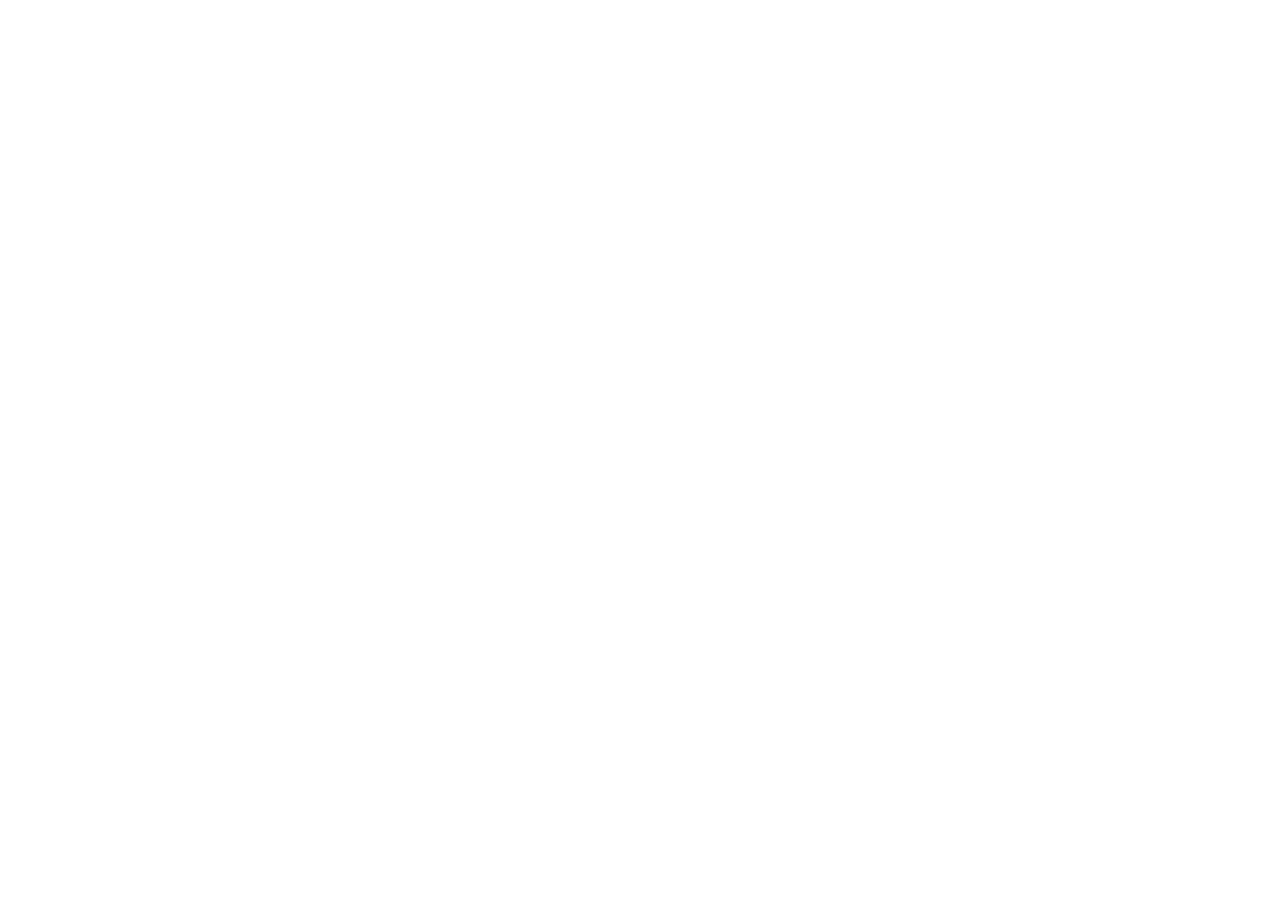
==== index.html @ 708aa5bb "Initialise" ====
<!DOCTYPE html>
<html lang="en">
<head>
    <meta charset="UTF-8">
    <meta name="viewport" content="width=device-width, initial-scale=1.0">
    <title>Personal Portfolio</title>
</head>
<body>
    
</body>
</html>
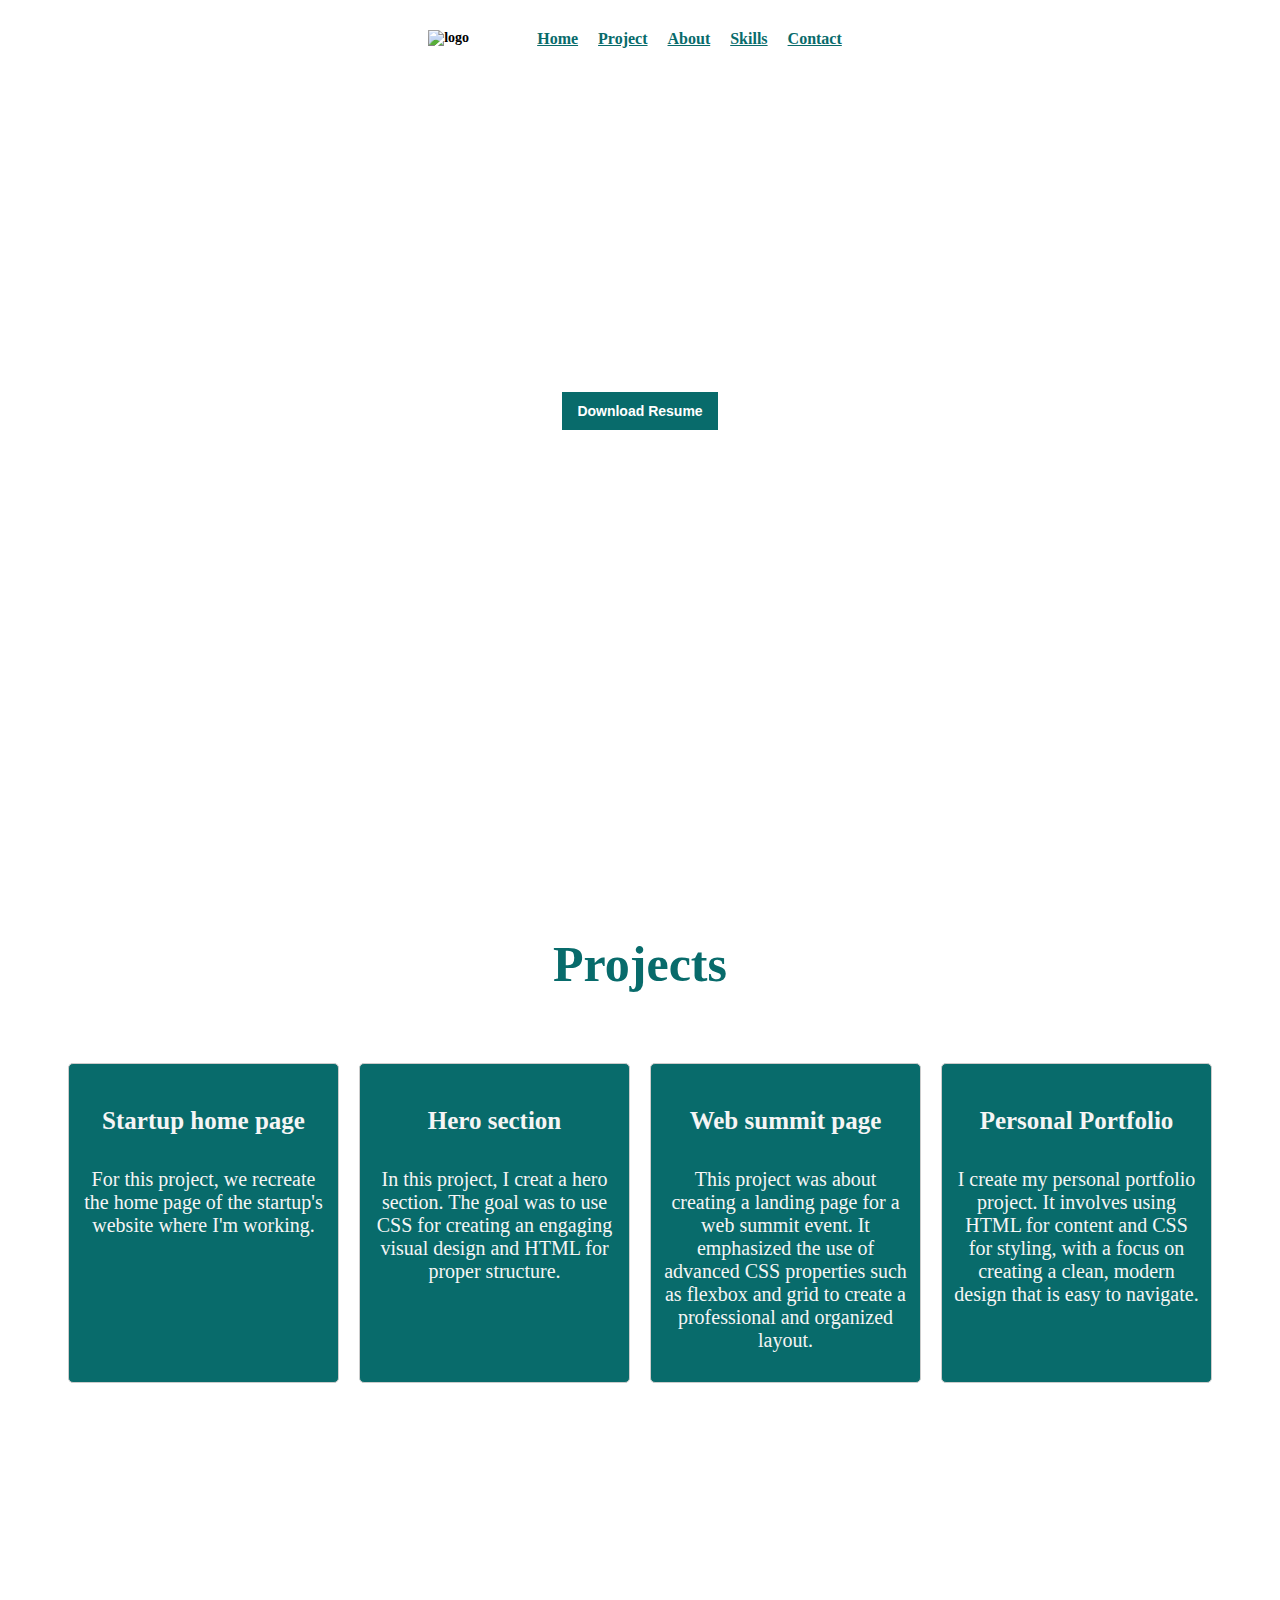
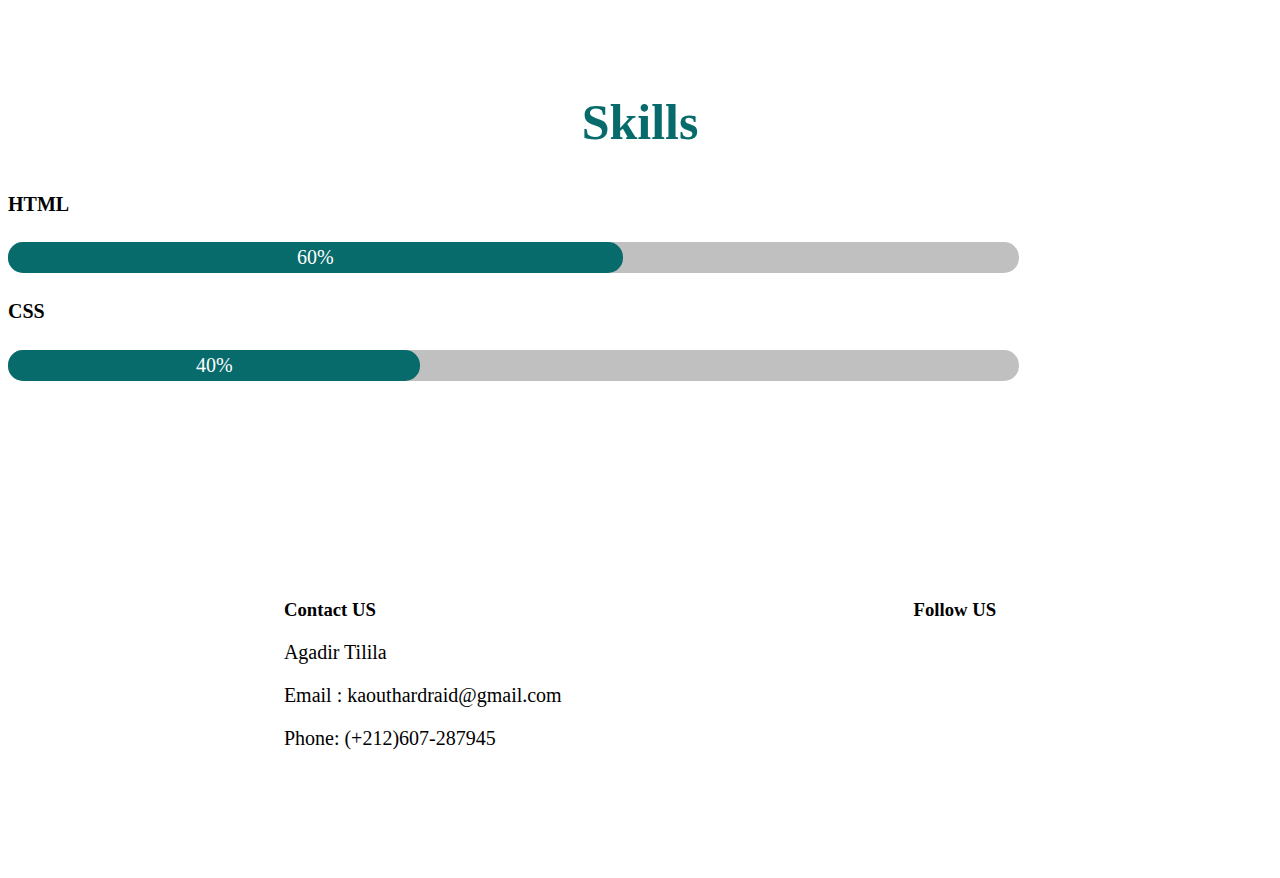
==== commit 4de8e992: "Update index.html" ====
--- a/index.html
+++ b/index.html
@@ -1,11 +1,83 @@
 <!DOCTYPE html>
 <html lang="en">
+
 <head>
     <meta charset="UTF-8">
     <meta name="viewport" content="width=device-width, initial-scale=1.0">
+    <link rel="stylesheet" href="https://cdnjs.cloudflare.com/ajax/libs/font-awesome/6.4.0/css/all.min.css"
+        integrity="sha512-iecdLmaskl7CVkqkXNQ/ZH/XLlvWZOJyj7Yy7tcenmpD1ypASozpmT/E0iPtmFIB46ZmdtAc9eNBvH0H/ZpiBw=="
+        crossorigin="anonymous" referrerpolicy="no-referrer" />
+    <link rel="stylesheet" href="style.css">
     <title>Personal Portfolio</title>
 </head>
+
 <body>
-    
+    <nav class="navbar">
+        <img src="My_logo.png" alt="logo" width="99px">
+        <a class="nav" href="#section_h">Home</a>
+        <a class="nav" href="#section_p">Project</a>
+        <a class="nav" href="About.html">About</a>
+        <a class="nav" href="#section_s">Skills</a>
+        <a class="nav" href="#section_c">Contact</a>
+    </nav>
+    <div class="firstcontent" id="section_h">
+        <h2 class="title">Hello! I'm Kaouthar Draif</h2>
+        <p class="description">Web development student. I'm currently learning to create dynamic and responsive websites
+            using HTML and CSS. My journey in the tech world has just begun, and I am excited to continue expanding my
+            skills and knowledge.</p>
+        <button class="btn">Download Resume <i class="fa-solid fa-download"></i></button>
+    </div>
+
+    <h2 class="tlt">Projects</h2>
+    <div class="project-section" id="section_p">
+        <div class="card">
+            <h4 class="title-p">Startup home page</h4>
+            <p>For this project, we recreate the home page of the startup's website where I'm working.</p>
+        </div>
+        <div class="card">
+            <h4 class="title-p">Hero section</h4>
+            <p>In this project, I creat a hero section. The goal was to use CSS for creating an engaging visual design
+                and HTML for proper structure.</p>
+        </div>
+        <div class="card">
+            <h4 class="title-p">Web summit page</h4>
+            <p>This project was about creating a landing page for a web summit event. It emphasized the use of advanced
+                CSS properties such as flexbox and grid to create a professional and organized layout.</p>
+        </div>
+        <div class="card">
+            <h4 class="title-p">Personal Portfolio</h4>
+            <p>I create my personal portfolio project. It involves using HTML for content and CSS for styling, with a
+                focus on creating a clean, modern design that is easy to navigate.</p>
+        </div>
+    </div>
+    <h2 class="tlt">Skills</h2>
+    <div class="skills-section" id="section_s">
+        <h4 class="title-s">HTML</h4>
+        <div class="bar-progress">
+            <div class="skill html">60%</div>
+        </div>
+        <h4 class="title-s">CSS</h4>
+        <div class="bar-progress">
+            <div class="skill css">40%</div>
+        </div>
+    </div>
+    <footer class="footer" id="section_c">
+            <div>
+                <h3 class="tlt-footer">Contact US</h3>
+                <p class="inf"><i class="fa-solid fa-map-location-dot fa-2xl"></i> Agadir Tilila</p>
+                <p class="inf"><i class="fa-regular fa-envelope fa-2xl"></i> Email : kaouthardraid@gmail.com</p>
+                <p class="inf"><i class="fa-solid fa-phone fa-2xl"></i> Phone: (+212)607-287945</p>
+            </div>
+            <div>
+                <h3>Follow US</h3>
+                <p>
+                    <i class="fa-brands fa-github fa-xl"></i>
+                    <i class="fa-brands fa-whatsapp fa-xl"></i>
+                    <i class="fa-brands fa-twitter fa-xl"></i>
+                    <i class="fa-brands fa-linkedin fa-xl"></i>
+                </p>
+            </div>
+    </footer>
 </body>
-</html>+
+</html>
--- a/style.css
+++ b/style.css
@@ -0,0 +1,116 @@
+.navbar {
+    display: flex;
+    justify-content: center;
+    padding: 20px 18px;
+    font: 14px Arial sans-serif;
+    font-weight: bold;
+    margin-top: 10px;
+
+
+}
+
+.nav {
+    color: #086B6B;
+    font-size: 16px;
+    padding-right: 10px;
+    padding-left: 10px;
+}
+
+.title {
+    font: 100px, Helvetica, sans-serif;
+}
+
+.descripion {
+    font: 50px, ;
+}
+
+.firstcontent {
+    text-align: center;
+    padding: 200px;
+    background-image: url("https://cdn.pixabay.com/photo/2021/07/15/20/52/gadgets-6469387_640.jpg");
+    background-repeat: no-repeat;
+    background-size: cover;
+    color: white;
+}
+
+.btn {
+    margin: 5px 0px;
+    background-color: #086B6B;
+    border: none;
+    font: 15px Arial, sans-serif;
+    font-weight: bold;
+    color: white;
+    font-size: 14px;
+    text-align: center;
+    padding: 11px 15px;
+    cursor: pointer;
+}
+
+.tlt {
+    text-align: center;
+    font-size: 50px;
+    color: #086B6B;
+    margin-top: 300px;
+}
+
+.project-section {
+    margin: 60px 50px 75px;
+    display: flex;
+    justify-content: space-around;
+}
+
+.card {
+    border: 1px solid #ccc;
+    border-radius: 5px;
+    margin: 10px;
+    padding: 10px;
+    width: 22%;
+    text-align: center;
+    font-size: 20px;
+    background-color: #086B6B;
+    color: whitesmoke;
+}
+
+.title-p {
+    font-size: 25px;
+
+}
+
+.bar-progress {
+    background-color: rgb(192, 192, 192); 
+    width: 80%; 
+    border-radius: 15px;
+}
+.skill{
+    background-color: #086B6B;
+    border-radius: 15px;
+    color: white;
+    padding: 4px;
+    text-align: center;
+    font-size: 20px;
+}
+.html {
+    width: 60%;
+}
+
+.css {
+    width: 40%;
+}
+.title-s{
+    font-size: 20px;
+}
+.footer{
+    display: flex;
+    justify-content: space-around;
+    margin-top: 100px;
+    padding: 100px;
+}
+.inf{
+    font-size: 20px;
+}
+
+.about {
+    font: 50px, Arial, sans-serif;
+    font-weight: bold;
+    color: #086B6B;
+}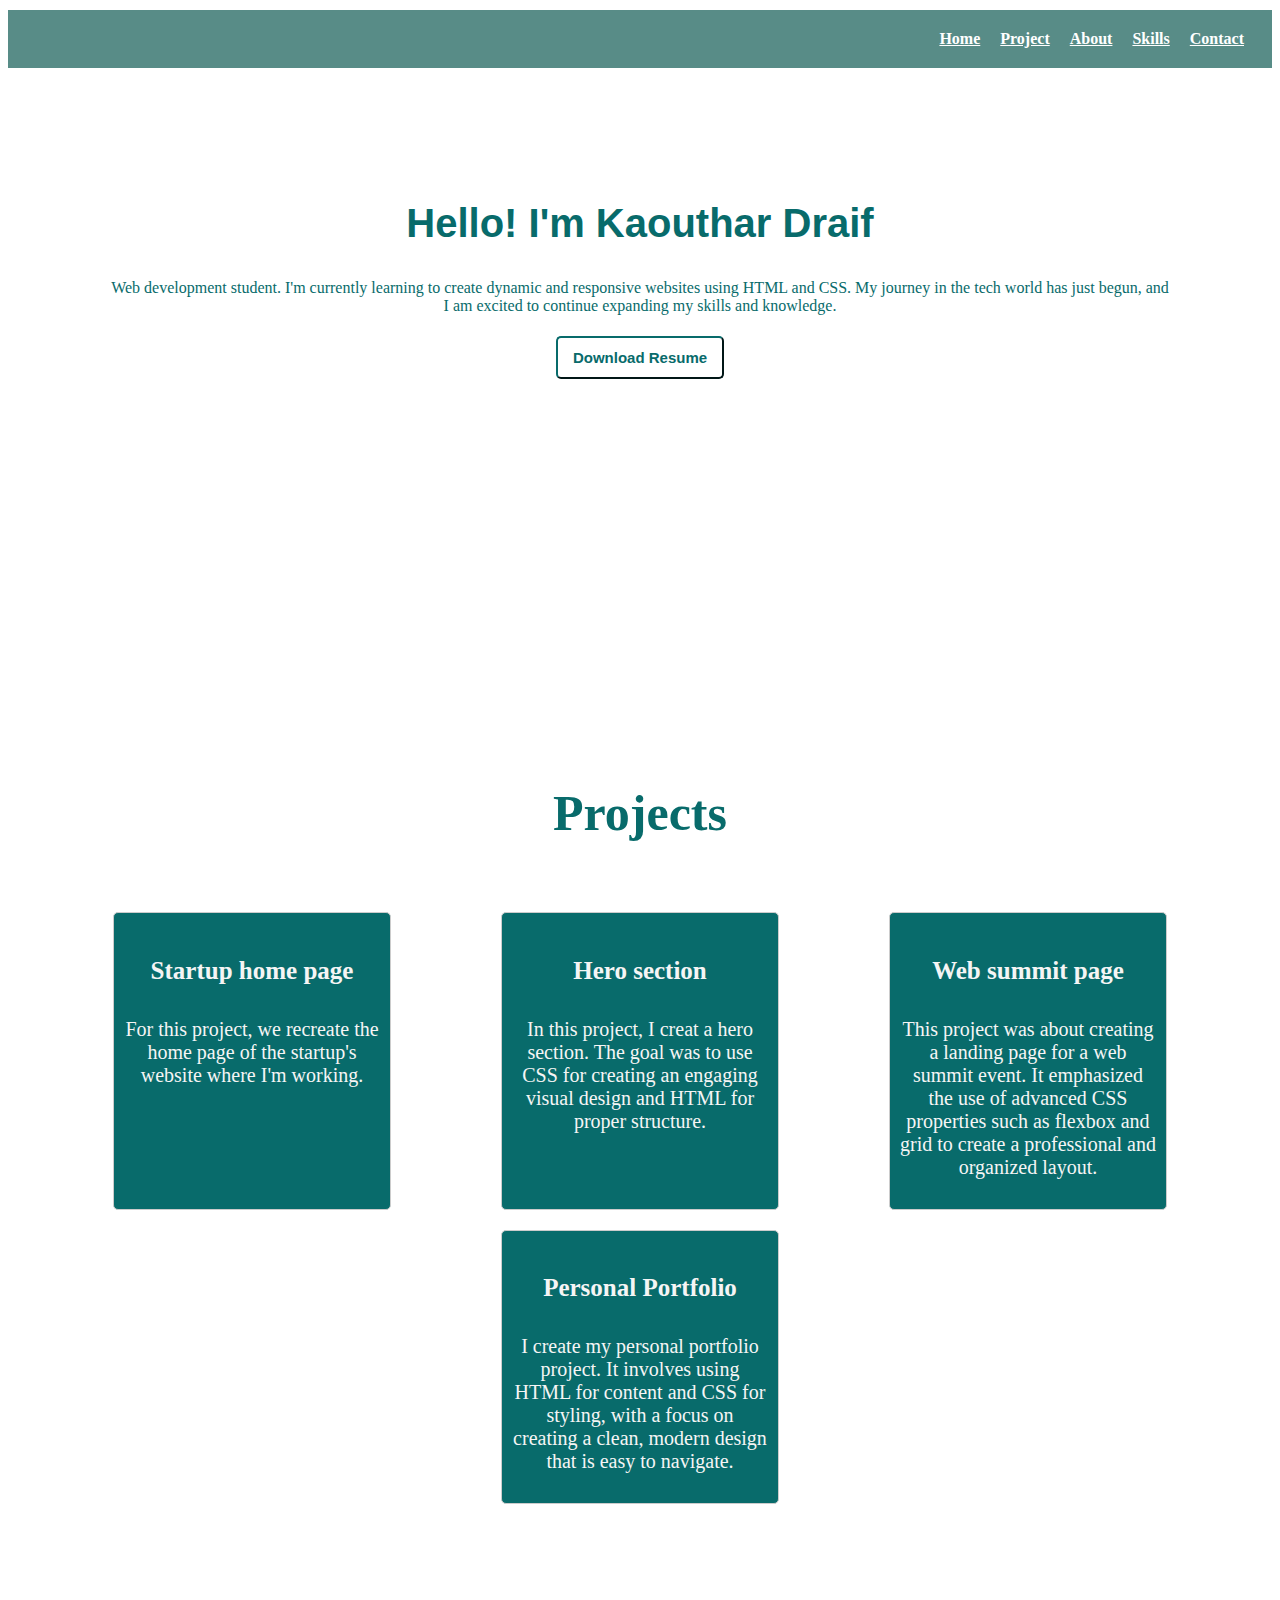
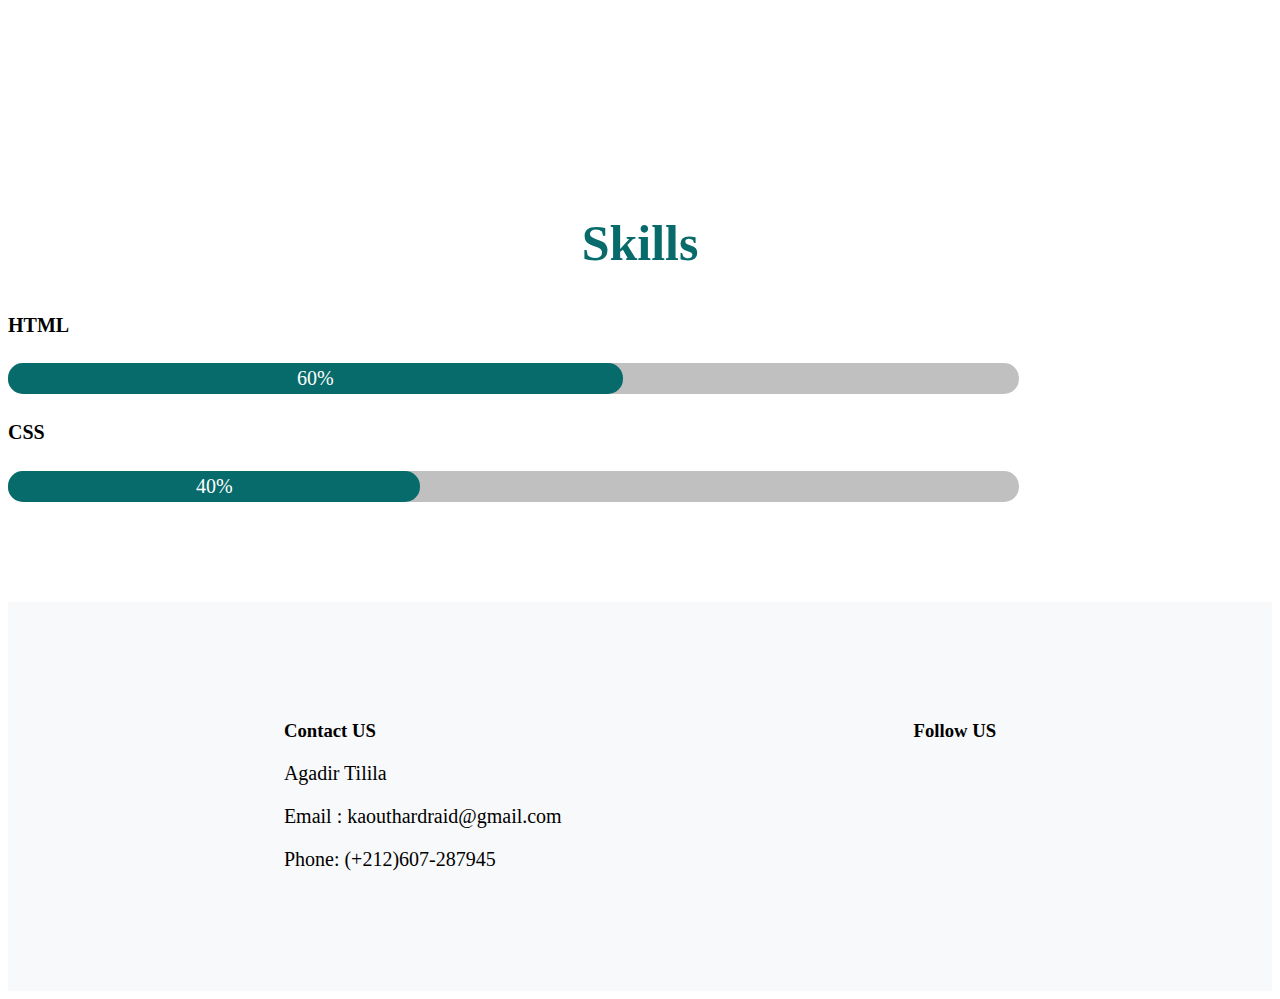
==== commit 7b116e91: "Add changes" ====
--- a/index.html
+++ b/index.html
@@ -13,7 +13,6 @@
 
 <body>
     <nav class="navbar">
-        <img src="My_logo.png" alt="logo" width="99px">
         <a class="nav" href="#section_h">Home</a>
         <a class="nav" href="#section_p">Project</a>
         <a class="nav" href="About.html">About</a>
@@ -62,22 +61,22 @@
         </div>
     </div>
     <footer class="footer" id="section_c">
-            <div>
-                <h3 class="tlt-footer">Contact US</h3>
-                <p class="inf"><i class="fa-solid fa-map-location-dot fa-2xl"></i> Agadir Tilila</p>
-                <p class="inf"><i class="fa-regular fa-envelope fa-2xl"></i> Email : kaouthardraid@gmail.com</p>
-                <p class="inf"><i class="fa-solid fa-phone fa-2xl"></i> Phone: (+212)607-287945</p>
-            </div>
-            <div>
-                <h3>Follow US</h3>
-                <p>
-                    <i class="fa-brands fa-github fa-xl"></i>
-                    <i class="fa-brands fa-whatsapp fa-xl"></i>
-                    <i class="fa-brands fa-twitter fa-xl"></i>
-                    <i class="fa-brands fa-linkedin fa-xl"></i>
-                </p>
-            </div>
+        <div>
+            <h3 class="tlt-footer">Contact US</h3>
+            <p class="inf"><i class="fa-solid fa-map-location-dot fa-2xl"></i> Agadir Tilila</p>
+            <p class="inf"><i class="fa-regular fa-envelope fa-2xl"></i> Email : kaouthardraid@gmail.com</p>
+            <p class="inf"><i class="fa-solid fa-phone fa-2xl"></i> Phone: (+212)607-287945</p>
+        </div>
+        <div>
+            <h3>Follow US</h3>
+            <p>
+                <i class="fa-brands fa-github fa-xl"></i>
+                <i class="fa-brands fa-whatsapp fa-xl"></i>
+                <i class="fa-brands fa-twitter fa-xl"></i>
+                <i class="fa-brands fa-linkedin fa-xl"></i>
+            </p>
+        </div>
     </footer>
 </body>
 
-</html>
+</html>--- a/style.css
+++ b/style.css
@@ -1,116 +1,150 @@
-.navbar {
-    display: flex;
-    justify-content: center;
-    padding: 20px 18px;
-    font: 14px Arial sans-serif;
-    font-weight: bold;
-    margin-top: 10px;
-
-
-}
-
-.nav {
-    color: #086B6B;
-    font-size: 16px;
-    padding-right: 10px;
-    padding-left: 10px;
-}
-
-.title {
-    font: 100px, Helvetica, sans-serif;
-}
-
-.descripion {
-    font: 50px, ;
-}
-
-.firstcontent {
-    text-align: center;
-    padding: 200px;
-    background-image: url("https://cdn.pixabay.com/photo/2021/07/15/20/52/gadgets-6469387_640.jpg");
-    background-repeat: no-repeat;
-    background-size: cover;
-    color: white;
-}
-
-.btn {
-    margin: 5px 0px;
-    background-color: #086B6B;
-    border: none;
-    font: 15px Arial, sans-serif;
-    font-weight: bold;
-    color: white;
-    font-size: 14px;
-    text-align: center;
-    padding: 11px 15px;
-    cursor: pointer;
-}
-
-.tlt {
-    text-align: center;
-    font-size: 50px;
-    color: #086B6B;
-    margin-top: 300px;
-}
-
-.project-section {
-    margin: 60px 50px 75px;
-    display: flex;
-    justify-content: space-around;
-}
-
-.card {
-    border: 1px solid #ccc;
-    border-radius: 5px;
-    margin: 10px;
-    padding: 10px;
-    width: 22%;
-    text-align: center;
-    font-size: 20px;
-    background-color: #086B6B;
-    color: whitesmoke;
-}
-
-.title-p {
-    font-size: 25px;
-
-}
-
-.bar-progress {
-    background-color: rgb(192, 192, 192); 
-    width: 80%; 
-    border-radius: 15px;
-}
-.skill{
-    background-color: #086B6B;
-    border-radius: 15px;
-    color: white;
-    padding: 4px;
-    text-align: center;
-    font-size: 20px;
-}
-.html {
-    width: 60%;
-}
-
-.css {
-    width: 40%;
-}
-.title-s{
-    font-size: 20px;
-}
-.footer{
-    display: flex;
-    justify-content: space-around;
-    margin-top: 100px;
-    padding: 100px;
-}
-.inf{
-    font-size: 20px;
-}
-
-.about {
-    font: 50px, Arial, sans-serif;
-    font-weight: bold;
-    color: #086B6B;
+.navbar {
+    display: flex;
+    justify-content: right;
+    padding: 20px 18px;
+    font: 14px Arial sans-serif;
+    font-weight: bold;
+    margin-top: 10px;
+    background-color: #588C87;
+
+}
+
+.nav {
+    color: white;
+    font-size: 16px;
+    padding-right: 10px;
+    padding-left: 10px;
+}
+
+.title {
+    font-size: 40px;
+    font-family: Arial, Helvetica, sans-serif;
+}
+
+.descripion {
+    font: 50px, ;
+}
+
+.home-section {
+    display: flex;
+}
+
+.firstcontent {
+    padding: 100px;
+    text-align: center;
+    color: #086B6B;
+
+}
+
+.btn {
+    margin: 5px 0px;
+    background-color: white;
+    border-radius: 5px;
+    border-color: #086B6B;
+    font: 15px Arial, sans-serif;
+    font-weight: bold;
+    color: #086B6B;
+    font-size: 15px;
+    text-align: center;
+    padding: 11px 15px;
+    cursor: pointer;
+}
+
+.tlt {
+    text-align: center;
+    font-size: 50px;
+    color: #086B6B;
+    margin-top: 300px;
+}
+
+.project-section {
+    margin: 60px 50px 75px;
+    display: flex;
+    justify-content: space-around;
+    flex-wrap: wrap;
+}
+
+.card {
+    border: 1px solid #ccc;
+    border-radius: 5px;
+    margin: 10px;
+    padding: 10px;
+    width: 22%;
+    text-align: center;
+    font-size: 20px;
+    background-color: #086B6B;
+    color: whitesmoke;
+}
+
+.title-p {
+    font-size: 25px;
+
+}
+
+.bar-progress {
+    background-color: rgb(192, 192, 192);
+    width: 80%;
+    border-radius: 15px;
+}
+
+.skill {
+    background-color: #086B6B;
+    border-radius: 15px;
+    color: white;
+    padding: 4px;
+    text-align: center;
+    font-size: 20px;
+}
+
+.html {
+    width: 60%;
+}
+
+.css {
+    width: 40%;
+}
+
+.title-s {
+    font-size: 20px;
+}
+
+.footer {
+    display: flex;
+    justify-content: space-around;
+    margin-top: 100px;
+    padding: 100px;
+    background-color: #F8F9FA;
+}
+
+.inf {
+    font-size: 20px;
+}
+
+.about {
+    font-size: 50px;
+    font-family: Arial, Helvetica, sans-serif;
+    font-weight: bold;
+    color: #086B6B;
+    text-align: center;
+    
+}
+.section-about{
+    text-align: center;
+    display: flex;
+    justify-content: space-around;
+}
+@media (max-width: 425px) {
+    .image{
+        display: none;
+    }
+    .title-p{
+        font-size: 25px;
+        text-align: center;
+    }
+    .card{
+        font-size: 20px;
+        margin: 10px;
+    padding: 50px;
+    text-align: center;
+    }
 }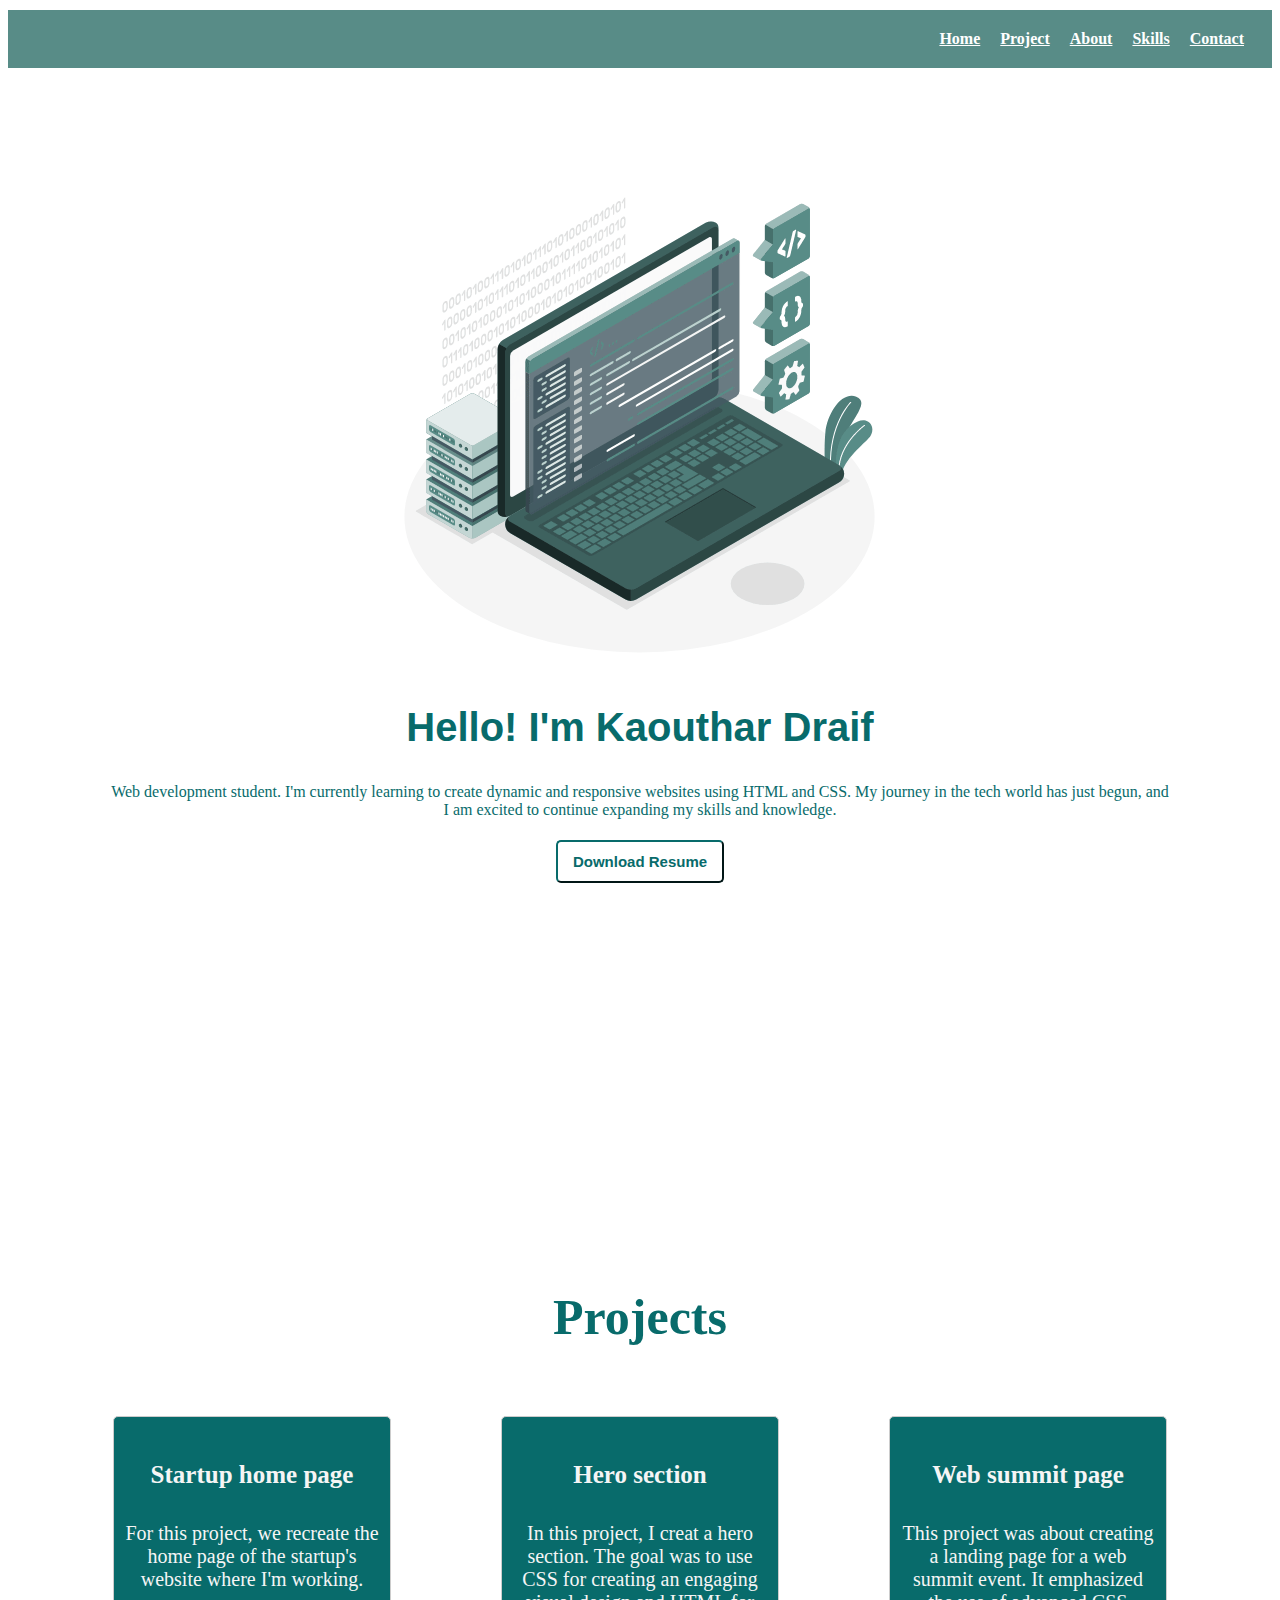
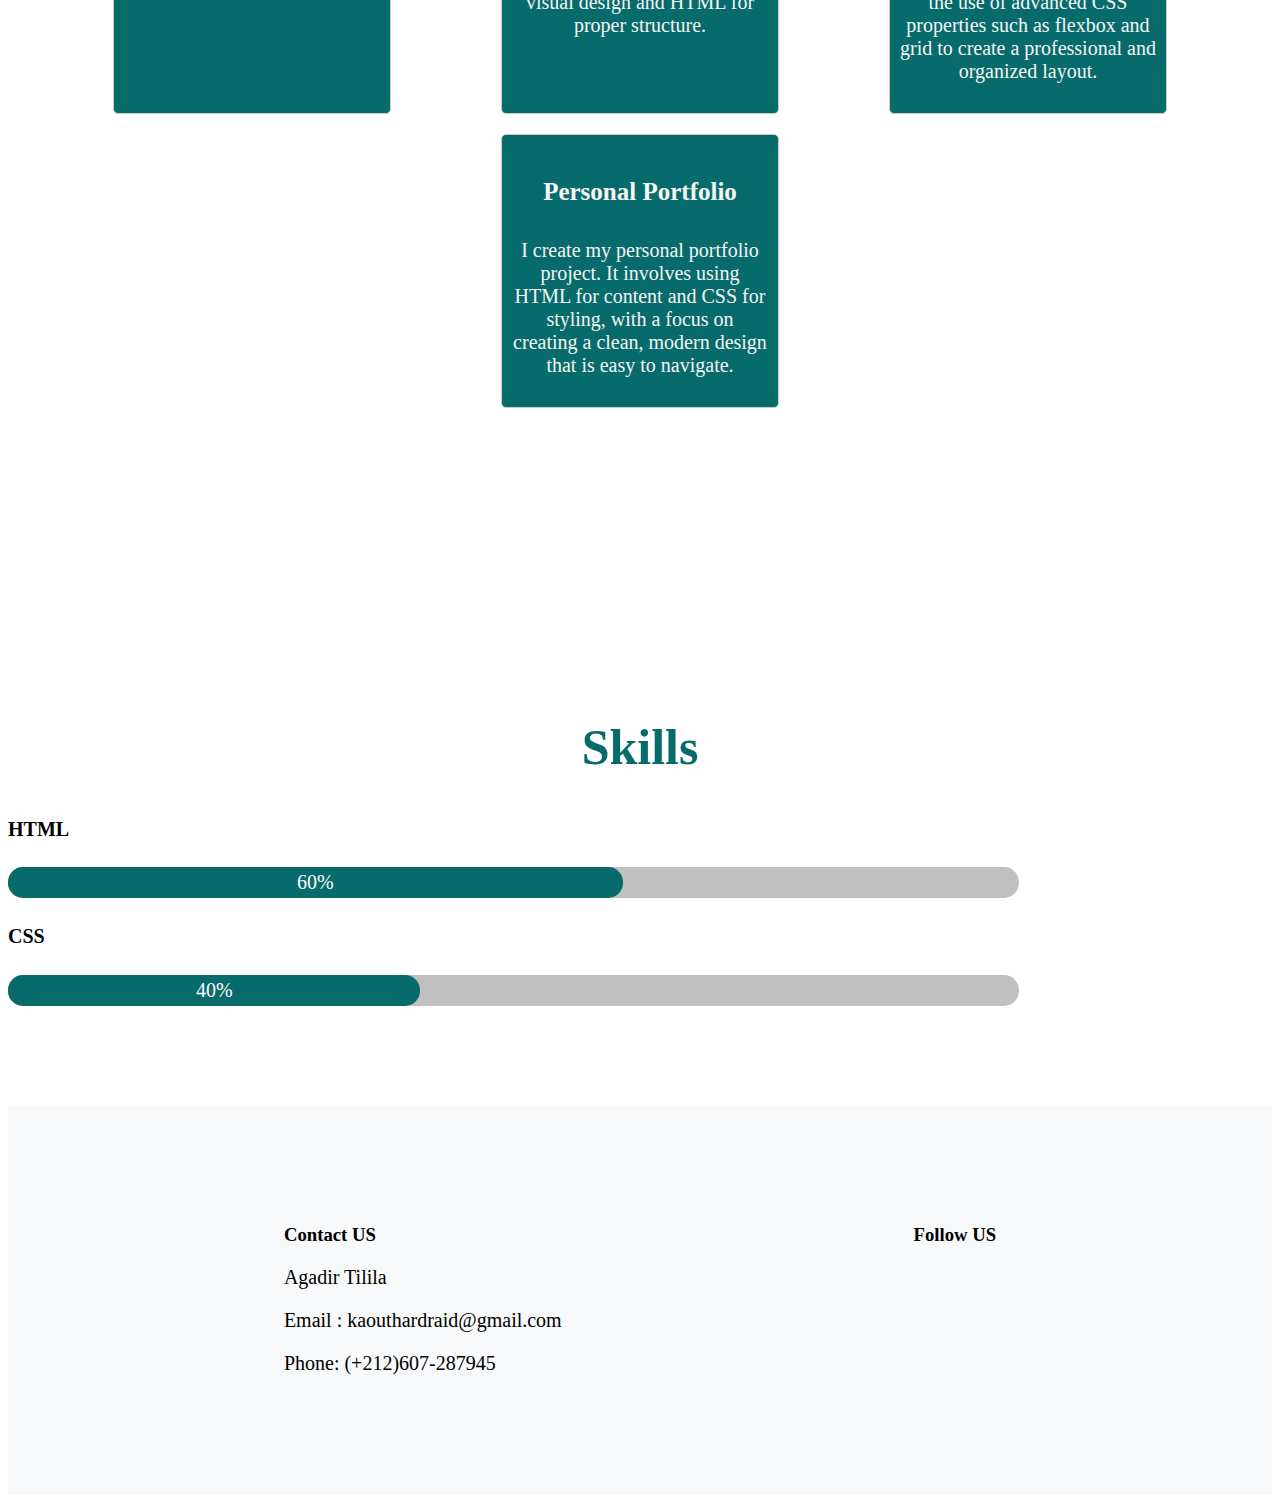
==== commit dd3f9af9: "Image add" ====
--- a/index.html
+++ b/index.html
@@ -20,6 +20,7 @@
         <a class="nav" href="#section_c">Contact</a>
     </nav>
     <div class="firstcontent" id="section_h">
+        <img src="Coding.gif" alt="img" class="image">
         <h2 class="title">Hello! I'm Kaouthar Draif</h2>
         <p class="description">Web development student. I'm currently learning to create dynamic and responsive websites
             using HTML and CSS. My journey in the tech world has just begun, and I am excited to continue expanding my
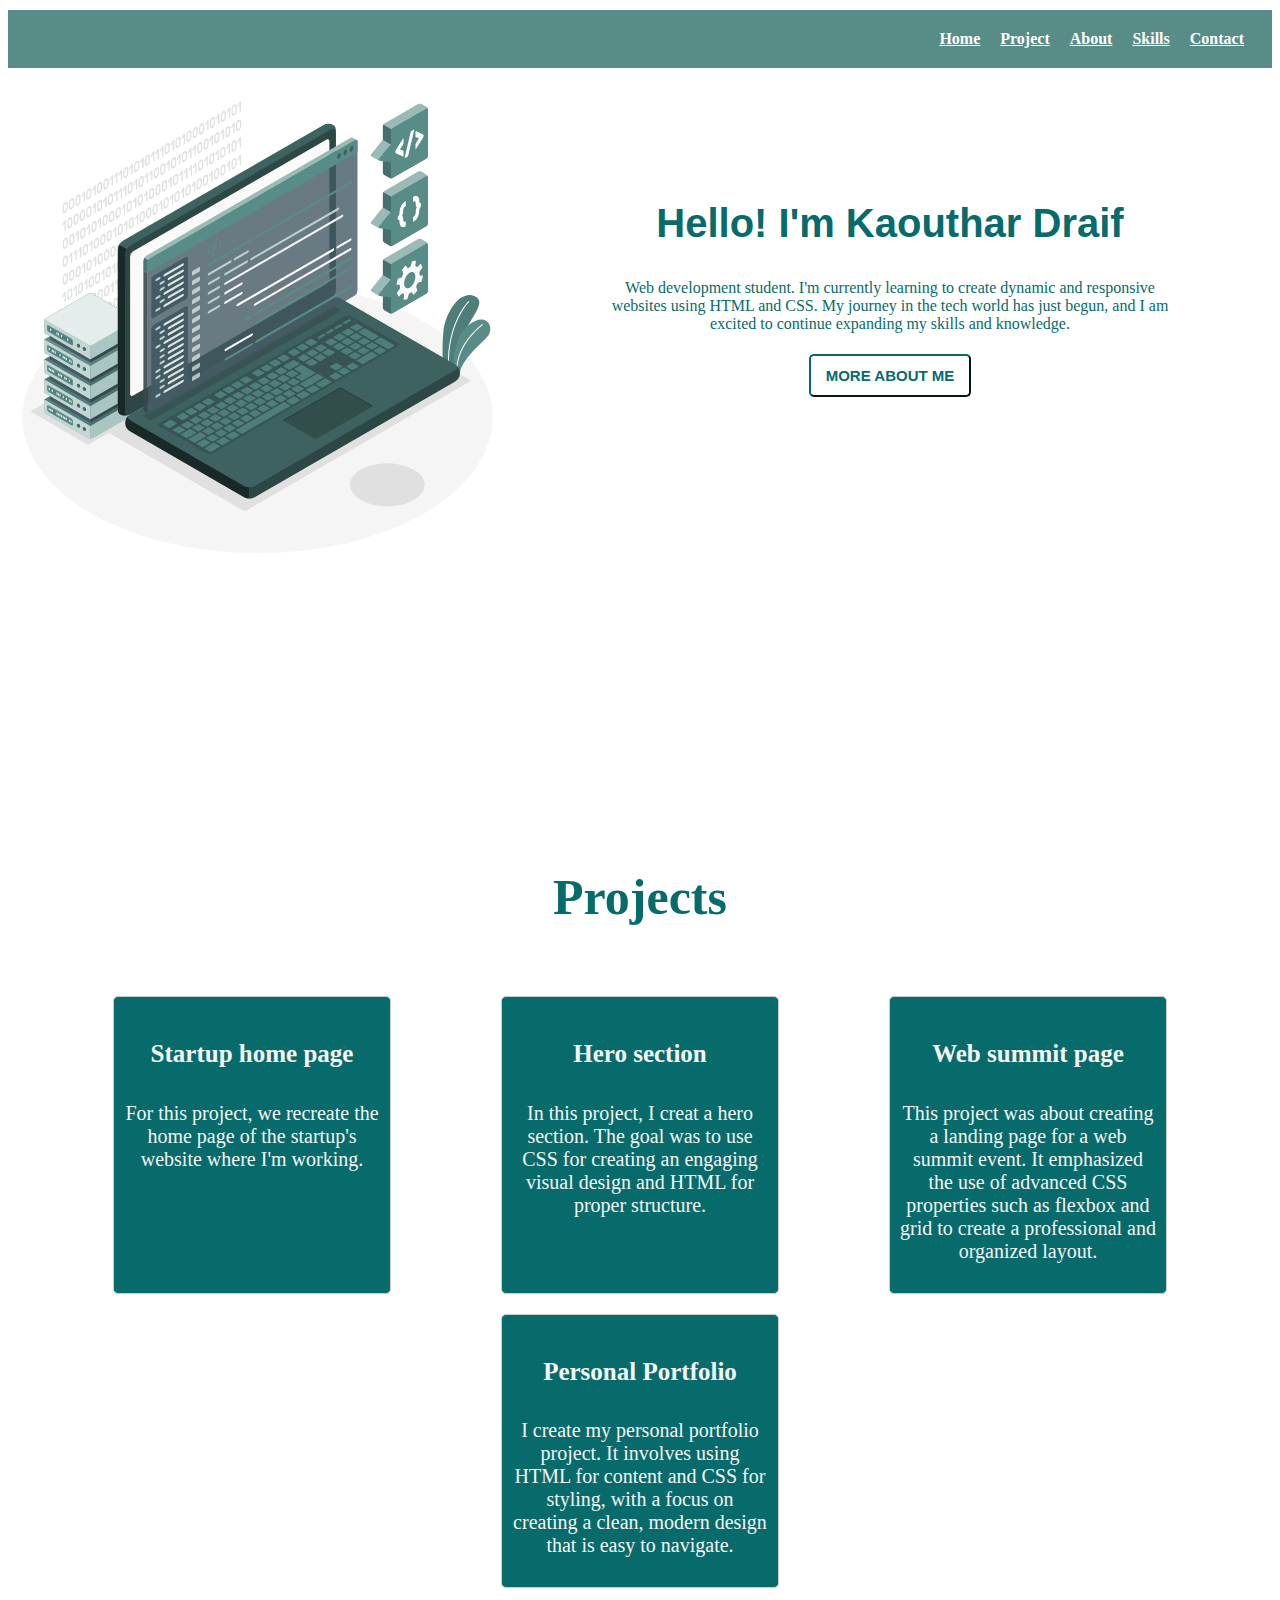
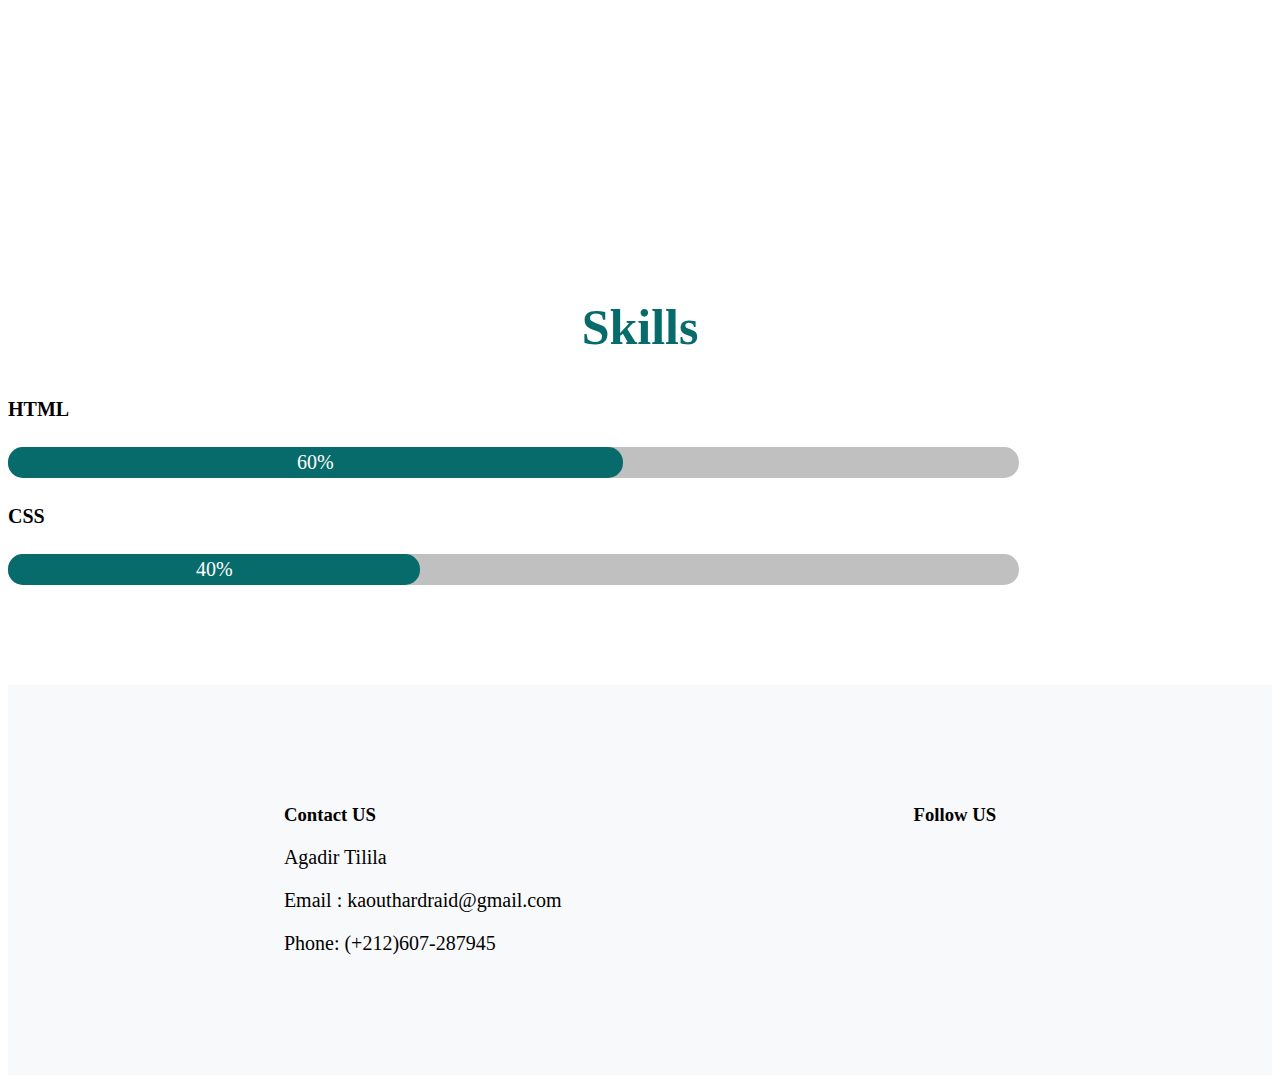
==== commit 791f3e32: "Save home section changes" ====
--- a/index.html
+++ b/index.html
@@ -19,13 +19,18 @@
         <a class="nav" href="#section_s">Skills</a>
         <a class="nav" href="#section_c">Contact</a>
     </nav>
-    <div class="firstcontent" id="section_h">
+    <div class="home-section">
         <img src="Coding.gif" alt="img" class="image">
-        <h2 class="title">Hello! I'm Kaouthar Draif</h2>
-        <p class="description">Web development student. I'm currently learning to create dynamic and responsive websites
-            using HTML and CSS. My journey in the tech world has just begun, and I am excited to continue expanding my
-            skills and knowledge.</p>
-        <button class="btn">Download Resume <i class="fa-solid fa-download"></i></button>
+        <div class="firstcontent">
+            <h2 class="title" id="section_h">Hello! I'm Kaouthar Draif</h2>
+            <p class="description">Web development student. I'm currently learning to create dynamic and responsive
+                websites
+                using HTML and CSS. My journey in the tech world has just begun, and I am excited to continue expanding
+                my
+                skills and knowledge.</p>
+            <button class="btn">MORE ABOUT ME <i class="fa-solid fa-circle-arrow-right fa-beat fa-lg"
+                    style="color: #086B6B;"></i></button>
+        </div>
     </div>
 
     <h2 class="tlt">Projects</h2>
--- a/style.css
+++ b/style.css
@@ -27,13 +27,14 @@
 
 .home-section {
     display: flex;
+    justify-content: space-around;
 }
 
 .firstcontent {
     padding: 100px;
     text-align: center;
     color: #086B6B;
-
+    
 }
 
 .btn {
